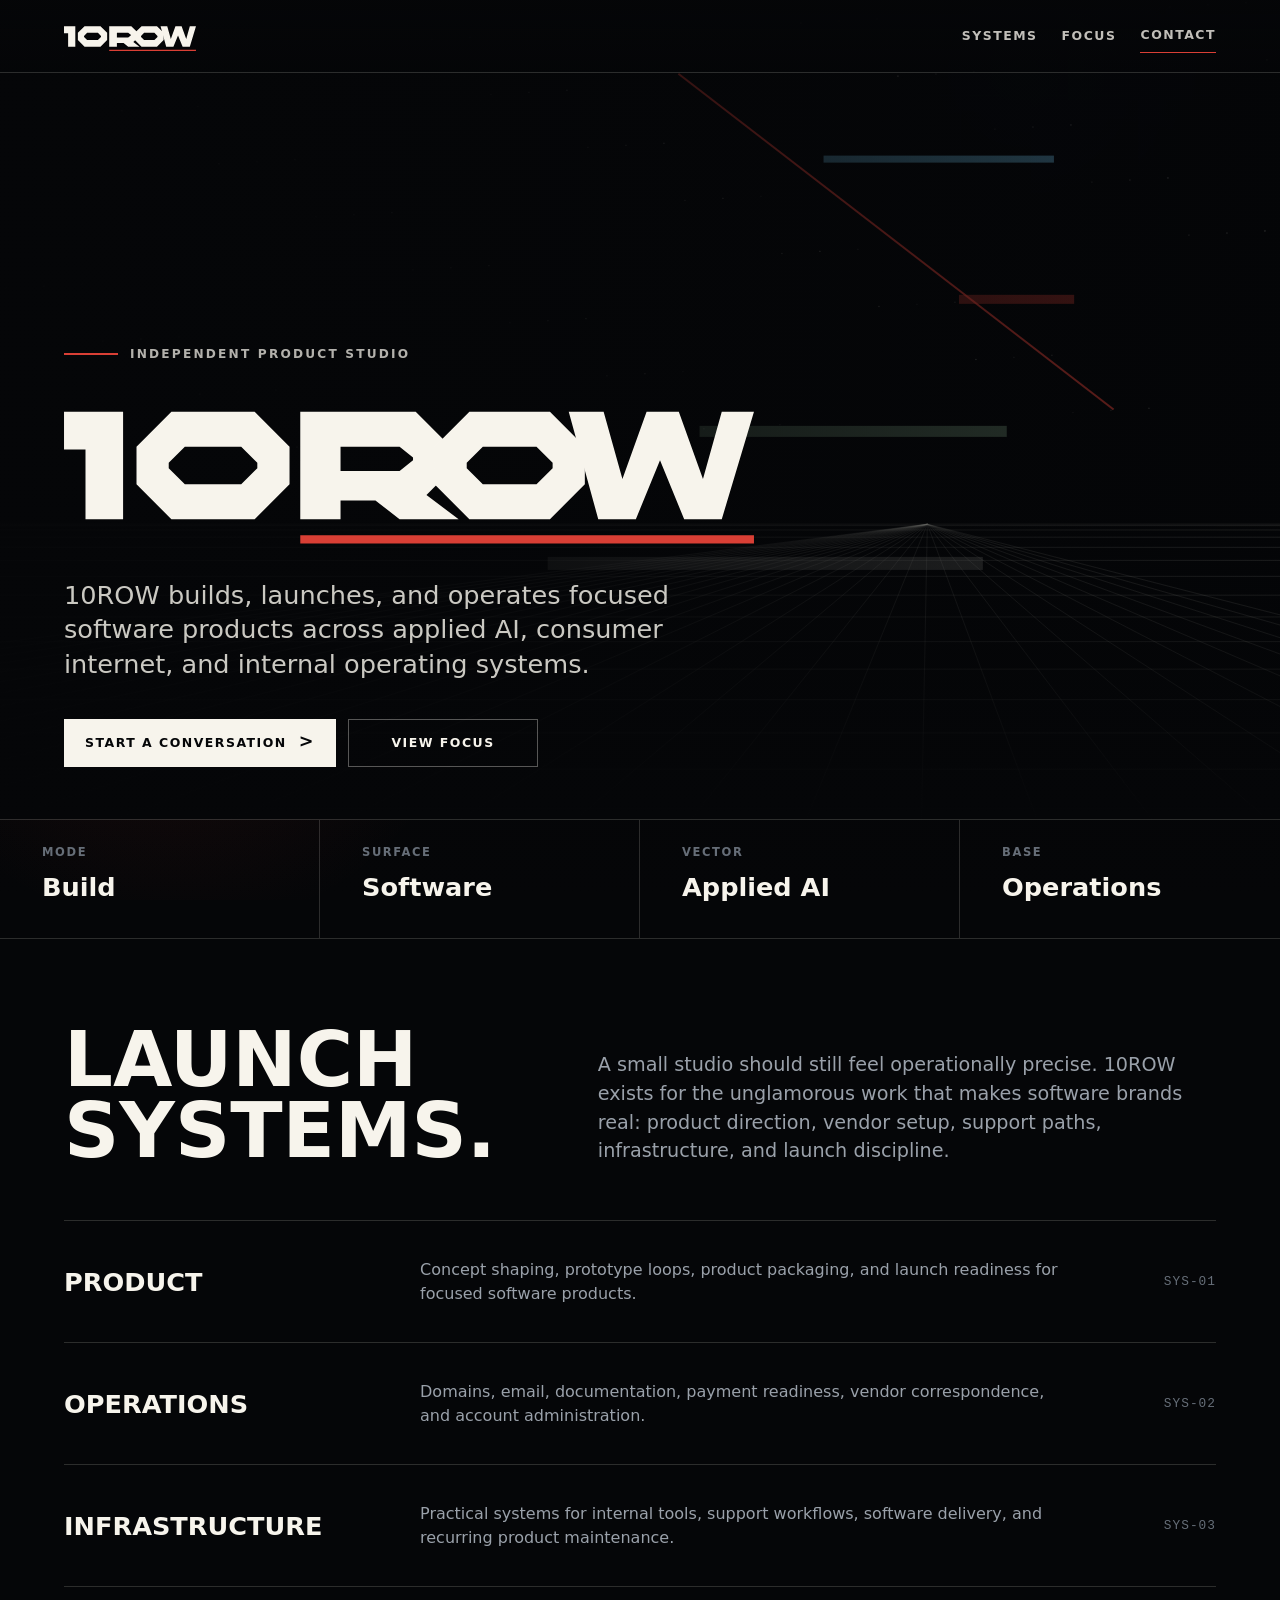
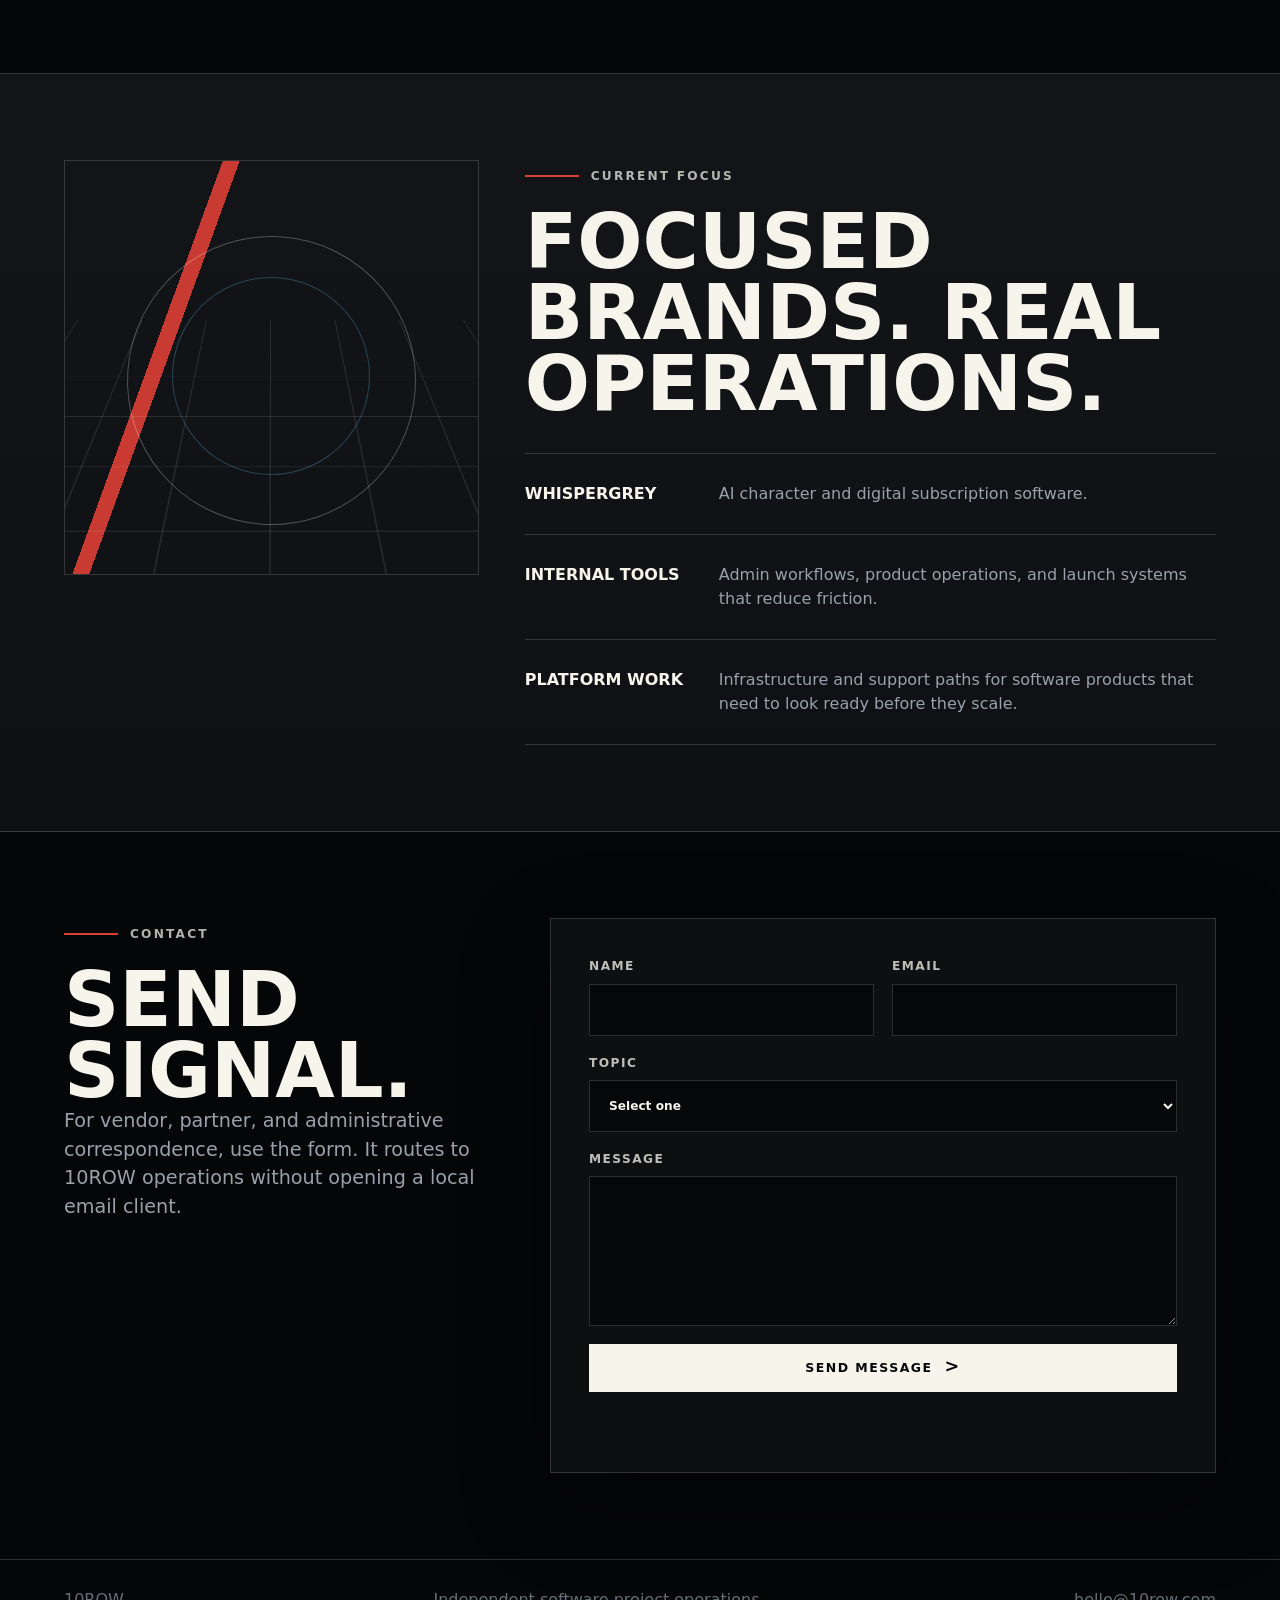
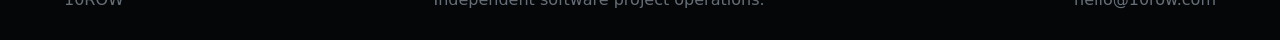
==== index.html @ 3f98693a "Launch 10row landing page" ====
<!doctype html>
<html lang="en">
  <head>
    <meta charset="utf-8">
    <meta name="viewport" content="width=device-width, initial-scale=1">
    <title>10ROW</title>
    <meta name="description" content="10ROW is an independent product studio building and operating focused software businesses.">
    <meta property="og:title" content="10ROW">
    <meta property="og:description" content="An independent product studio for focused software products, applied AI, and operating systems.">
    <meta property="og:type" content="website">
    <meta name="theme-color" content="#050608">
    <link rel="icon" type="image/svg+xml" href="assets/10row-mark.svg">
    <style>
      :root {
        color-scheme: dark;
        --black: #050608;
        --black-2: #090b0f;
        --ink: #f7f4ec;
        --muted: #9aa1aa;
        --dim: #666e78;
        --line: rgba(247, 244, 236, 0.16);
        --line-strong: rgba(247, 244, 236, 0.34);
        --red: #d93f35;
        --cyan: #7ad5ff;
        --green: #9ac59d;
        --gold: #d2b26d;
        --panel: rgba(255, 255, 255, 0.055);
        --shadow: 0 30px 80px rgba(0, 0, 0, 0.48);
      }

      * {
        box-sizing: border-box;
      }

      html {
        background: var(--black);
        color: var(--ink);
        font-family: "Aptos", "Inter", "Segoe UI", system-ui, -apple-system, BlinkMacSystemFont, sans-serif;
        line-height: 1.5;
        scroll-behavior: smooth;
        text-size-adjust: 100%;
      }

      body {
        margin: 0;
        min-width: 320px;
        overflow-x: hidden;
      }

      body::before {
        background:
          linear-gradient(90deg, rgba(255, 255, 255, 0.04) 1px, transparent 1px),
          linear-gradient(0deg, rgba(255, 255, 255, 0.035) 1px, transparent 1px);
        background-size: 96px 96px;
        content: "";
        inset: 0;
        opacity: 0.34;
        pointer-events: none;
        position: fixed;
        z-index: -2;
      }

      body::after {
        background:
          radial-gradient(circle at 80% 8%, rgba(122, 213, 255, 0.12), transparent 28%),
          radial-gradient(circle at 14% 70%, rgba(217, 63, 53, 0.11), transparent 24%),
          linear-gradient(180deg, transparent 0%, rgba(5, 6, 8, 0.8) 58%, var(--black) 100%);
        content: "";
        inset: 0;
        pointer-events: none;
        position: fixed;
        z-index: -1;
      }

      a {
        color: inherit;
      }

      button,
      input,
      textarea,
      select {
        font: inherit;
      }

      button {
        cursor: pointer;
      }

      .site-header {
        align-items: center;
        background: linear-gradient(180deg, rgba(5, 6, 8, 0.92), rgba(5, 6, 8, 0.62));
        border-bottom: 1px solid var(--line);
        display: flex;
        gap: 28px;
        justify-content: space-between;
        left: 0;
        padding: 18px clamp(20px, 5vw, 72px);
        position: fixed;
        right: 0;
        top: 0;
        z-index: 20;
      }

      .wordmark {
        align-items: center;
        display: inline-flex;
        gap: 14px;
        min-height: 36px;
        text-decoration: none;
      }

      .wordmark svg {
        display: block;
        height: auto;
        width: 132px;
      }

      .wordmark .mark-line {
        transform-origin: center;
      }

      .site-nav {
        align-items: center;
        display: flex;
        gap: 24px;
      }

      .site-nav a,
      .nav-button {
        background: transparent;
        border: 0;
        color: rgba(247, 244, 236, 0.78);
        font-size: 0.78rem;
        font-weight: 760;
        letter-spacing: 0.12em;
        line-height: 1;
        padding: 10px 0;
        text-decoration: none;
        text-transform: uppercase;
      }

      .site-nav a:hover,
      .nav-button:hover {
        color: var(--ink);
      }

      .nav-button {
        border-bottom: 1px solid var(--red);
      }

      .hero {
        align-items: end;
        display: flex;
        min-height: 91vh;
        overflow: hidden;
        padding: 124px clamp(20px, 5vw, 72px) 52px;
        position: relative;
      }

      .hero-canvas {
        height: 100%;
        inset: 0;
        opacity: 0.95;
        pointer-events: none;
        position: absolute;
        width: 100%;
      }

      .hero::after {
        background:
          linear-gradient(90deg, rgba(5, 6, 8, 0.94) 0%, rgba(5, 6, 8, 0.76) 42%, rgba(5, 6, 8, 0.18) 100%),
          linear-gradient(180deg, transparent 0%, rgba(5, 6, 8, 0.22) 70%, var(--black) 100%);
        content: "";
        inset: 0;
        pointer-events: none;
        position: absolute;
      }

      .hero-inner {
        max-width: 920px;
        position: relative;
        z-index: 1;
      }

      .kicker {
        align-items: center;
        color: rgba(247, 244, 236, 0.72);
        display: inline-flex;
        font-size: 0.76rem;
        font-weight: 790;
        gap: 12px;
        letter-spacing: 0.18em;
        margin: 0 0 22px;
        text-transform: uppercase;
      }

      .kicker::before {
        background: var(--red);
        content: "";
        display: inline-block;
        height: 2px;
        width: 54px;
      }

      .hero-logo-title {
        margin: 0;
        width: min(100%, 700px);
      }

      .hero-wordmark {
        display: block;
        height: auto;
        width: 100%;
      }

      .hero-copy {
        color: rgba(247, 244, 236, 0.82);
        font-size: clamp(1.1rem, 2vw, 1.65rem);
        line-height: 1.34;
        margin: 32px 0 0;
        max-width: 690px;
      }

      .hero-actions {
        align-items: center;
        display: flex;
        flex-wrap: wrap;
        gap: 12px;
        margin-top: 38px;
      }

      .button {
        align-items: center;
        background: var(--ink);
        border: 1px solid var(--ink);
        color: var(--black);
        display: inline-flex;
        font-size: 0.78rem;
        font-weight: 840;
        gap: 12px;
        justify-content: center;
        letter-spacing: 0.12em;
        min-height: 48px;
        min-width: 190px;
        padding: 0 20px;
        text-decoration: none;
        text-transform: uppercase;
        transition: background 180ms ease, color 180ms ease, border-color 180ms ease, transform 180ms ease;
      }

      .button:hover {
        transform: translateY(-2px);
      }

      .button.secondary {
        background: transparent;
        border-color: var(--line-strong);
        color: var(--ink);
      }

      .button.secondary:hover {
        border-color: var(--ink);
      }

      .button .arrow {
        display: inline-block;
        font-size: 1.1rem;
        line-height: 1;
        transform: translateY(-1px);
      }

      .mission-strip {
        border-bottom: 1px solid var(--line);
        border-top: 1px solid var(--line);
        display: grid;
        grid-template-columns: repeat(4, minmax(0, 1fr));
        position: relative;
        z-index: 2;
      }

      .mission-cell {
        border-right: 1px solid var(--line);
        min-height: 118px;
        padding: 24px clamp(20px, 5vw, 42px);
      }

      .mission-cell:last-child {
        border-right: 0;
      }

      .mission-cell span {
        color: var(--dim);
        display: block;
        font-size: 0.72rem;
        font-weight: 780;
        letter-spacing: 0.14em;
        margin-bottom: 12px;
        text-transform: uppercase;
      }

      .mission-cell strong {
        color: var(--ink);
        display: block;
        font-size: clamp(1.18rem, 2vw, 1.85rem);
        line-height: 1.1;
      }

      .section {
        padding: 86px clamp(20px, 5vw, 72px);
      }

      .section-inner {
        margin: 0 auto;
        max-width: 1240px;
      }

      .section-head {
        align-items: end;
        display: grid;
        gap: 28px;
        grid-template-columns: minmax(0, 0.9fr) minmax(320px, 1.1fr);
        margin-bottom: 54px;
      }

      h2 {
        font-size: clamp(2.6rem, 6vw, 6.7rem);
        font-weight: 890;
        letter-spacing: 0;
        line-height: 0.92;
        margin: 0;
        text-transform: uppercase;
      }

      .lead {
        color: var(--muted);
        font-size: clamp(1rem, 1.5vw, 1.2rem);
        margin: 0;
        max-width: 720px;
      }

      .systems {
        border-top: 1px solid var(--line);
      }

      .system-row {
        align-items: center;
        border-bottom: 1px solid var(--line);
        display: grid;
        gap: 28px;
        grid-template-columns: 0.55fr 1.2fr auto;
        min-height: 122px;
        padding: 28px 0;
      }

      .system-row h3 {
        font-size: clamp(1.2rem, 2vw, 2rem);
        letter-spacing: 0;
        margin: 0;
        text-transform: uppercase;
      }

      .system-row p {
        color: var(--muted);
        margin: 0;
        max-width: 650px;
      }

      .system-code {
        color: var(--dim);
        font-family: "SFMono-Regular", Consolas, monospace;
        font-size: 0.8rem;
        justify-self: end;
        letter-spacing: 0.08em;
      }

      .dark-band {
        background:
          linear-gradient(180deg, rgba(255, 255, 255, 0.04), rgba(255, 255, 255, 0.018)),
          var(--black-2);
        border-bottom: 1px solid var(--line);
        border-top: 1px solid var(--line);
      }

      .focus-layout {
        display: grid;
        gap: 46px;
        grid-template-columns: minmax(280px, 0.75fr) minmax(0, 1.25fr);
      }

      .focus-visual {
        aspect-ratio: 1 / 1;
        border: 1px solid var(--line);
        min-height: 340px;
        overflow: hidden;
        position: relative;
      }

      .focus-visual::before {
        background:
          linear-gradient(90deg, transparent 0 18%, rgba(247, 244, 236, 0.12) 18% 18.35%, transparent 18.35% 100%),
          linear-gradient(0deg, transparent 0 18%, rgba(247, 244, 236, 0.12) 18% 18.35%, transparent 18.35% 100%);
        background-size: 74px 74px;
        content: "";
        inset: -30px;
        position: absolute;
        transform: perspective(680px) rotateX(62deg) translateY(120px);
      }

      .focus-visual::after {
        background: linear-gradient(110deg, transparent 0 28%, rgba(217, 63, 53, 0.92) 28% 31%, transparent 31% 100%);
        content: "";
        inset: 0;
        mix-blend-mode: screen;
        position: absolute;
      }

      .orbit {
        border: 1px solid rgba(247, 244, 236, 0.28);
        border-radius: 999px;
        height: 70%;
        left: 15%;
        position: absolute;
        top: 18%;
        transform: rotate(-18deg);
        width: 70%;
      }

      .orbit:nth-child(2) {
        border-color: rgba(122, 213, 255, 0.26);
        height: 48%;
        left: 26%;
        top: 28%;
        transform: rotate(34deg);
        width: 48%;
      }

      .focus-list {
        border-top: 1px solid var(--line);
      }

      .focus-item {
        border-bottom: 1px solid var(--line);
        display: grid;
        gap: 24px;
        grid-template-columns: 170px minmax(0, 1fr);
        padding: 28px 0;
      }

      .focus-item strong {
        color: var(--ink);
        font-size: 1rem;
        text-transform: uppercase;
      }

      .focus-item span {
        color: var(--muted);
      }

      .contact-layout {
        display: grid;
        gap: 42px;
        grid-template-columns: minmax(280px, 0.8fr) minmax(320px, 1.2fr);
      }

      .contact-panel {
        background: rgba(255, 255, 255, 0.04);
        border: 1px solid var(--line);
        box-shadow: var(--shadow);
        padding: clamp(22px, 4vw, 38px);
      }

      .contact-form {
        display: grid;
        gap: 18px;
      }

      .field-grid {
        display: grid;
        gap: 18px;
        grid-template-columns: repeat(2, minmax(0, 1fr));
      }

      label {
        color: rgba(247, 244, 236, 0.76);
        display: grid;
        font-size: 0.76rem;
        font-weight: 780;
        gap: 8px;
        letter-spacing: 0.12em;
        text-transform: uppercase;
      }

      input,
      textarea,
      select {
        background: rgba(5, 6, 8, 0.76);
        border: 1px solid var(--line);
        border-radius: 0;
        color: var(--ink);
        min-height: 52px;
        outline: none;
        padding: 14px 15px;
        width: 100%;
      }

      textarea {
        min-height: 150px;
        resize: vertical;
      }

      input:focus,
      textarea:focus,
      select:focus {
        border-color: rgba(122, 213, 255, 0.7);
        box-shadow: 0 0 0 3px rgba(122, 213, 255, 0.12);
      }

      .form-status {
        color: var(--muted);
        font-size: 0.92rem;
        min-height: 24px;
      }

      .footer {
        border-top: 1px solid var(--line);
        color: var(--dim);
        display: flex;
        flex-wrap: wrap;
        gap: 12px 28px;
        justify-content: space-between;
        padding: 28px clamp(20px, 5vw, 72px);
      }

      .drawer {
        align-items: stretch;
        background: rgba(5, 6, 8, 0.76);
        display: none;
        inset: 0;
        justify-content: end;
        position: fixed;
        z-index: 80;
      }

      .drawer.open {
        display: flex;
      }

      .drawer-panel {
        background: var(--black);
        border-left: 1px solid var(--line-strong);
        box-shadow: var(--shadow);
        max-width: 620px;
        overflow-y: auto;
        padding: 28px;
        width: min(100%, 620px);
      }

      .drawer-head {
        align-items: center;
        display: flex;
        justify-content: space-between;
        margin-bottom: 34px;
      }

      .icon-button {
        align-items: center;
        background: transparent;
        border: 1px solid var(--line);
        color: var(--ink);
        display: inline-flex;
        height: 44px;
        justify-content: center;
        width: 44px;
      }

      .icon-button:hover {
        border-color: var(--ink);
      }

      .close-icon {
        display: block;
        height: 18px;
        position: relative;
        width: 18px;
      }

      .close-icon::before,
      .close-icon::after {
        background: currentColor;
        content: "";
        height: 2px;
        left: 0;
        position: absolute;
        top: 8px;
        width: 18px;
      }

      .close-icon::before {
        transform: rotate(45deg);
      }

      .close-icon::after {
        transform: rotate(-45deg);
      }

      .reveal {
        opacity: 0;
        transform: translateY(24px);
        transition: opacity 700ms ease, transform 700ms ease;
      }

      .reveal.visible {
        opacity: 1;
        transform: translateY(0);
      }

      @media (max-width: 920px) {
        .site-header {
          padding: 16px 20px;
        }

        .wordmark svg {
          width: 124px;
        }

        .site-nav {
          gap: 16px;
        }

        .site-nav a:first-child {
          display: none;
        }

        .hero {
          min-height: 88vh;
          padding: 108px 20px 46px;
        }

        .hero-logo-title {
          width: min(100%, 520px);
        }

        .mission-strip,
        .section-head,
        .focus-layout,
        .contact-layout,
        .field-grid {
          grid-template-columns: 1fr;
        }

        .mission-cell {
          border-bottom: 1px solid var(--line);
          border-right: 0;
          min-height: 96px;
        }

        .mission-cell:last-child {
          border-bottom: 0;
        }

        .section {
          padding: 64px 20px;
        }

        .system-row {
          align-items: start;
          grid-template-columns: 1fr;
          min-height: 0;
        }

        .system-code {
          justify-self: start;
        }

        .focus-item {
          grid-template-columns: 1fr;
        }
      }

      @media (max-width: 540px) {
        .site-nav a {
          display: none;
        }

        .nav-button {
          font-size: 0.72rem;
        }

        .hero-actions .button {
          width: 100%;
        }

        .drawer-panel {
          padding: 22px 20px;
        }
      }

      @media (prefers-reduced-motion: reduce) {
        html {
          scroll-behavior: auto;
        }

        .reveal,
        .button {
          transition: none;
        }

        .hero-canvas {
          display: none;
        }
      }
    </style>
  </head>
  <body>
    <svg aria-hidden="true" style="height:0;position:absolute;width:0;">
      <symbol id="logo-10row" viewBox="0 0 257 60">
        <path d="M8 50V10h14v40H8ZM0 24V10h22v14H0Z" fill="#f7f4ec"></path>
        <path fill-rule="evenodd" d="M40 10h31l13 13v14L71 50H40L27 37V23L40 10Zm5 13-6 6v2l6 6h21l6-6v-2l-6-6H45Z" fill="#f7f4ec"></path>
        <path fill-rule="evenodd" d="M88 10h43l12 12v11l-8 8 12 9h-22l-9-7h-13v7H88V10Zm15 13v9h22l5-4v-1l-5-4h-22Z" fill="#f7f4ec"></path>
        <path fill-rule="evenodd" d="M151 10h30l13 13v14l-13 13h-30l-13-13V23l13-13Zm5 13-6 6v2l6 6h20l6-6v-2l-6-6h-20Z" fill="#f7f4ec"></path>
        <path d="M188 10h13l7 25 9-25h12l9 25 7-25h12l-12 40h-14l-9-22-9 22h-14l-11-40Z" fill="#f7f4ec"></path>
        <path class="mark-line" d="M88 56h169v3H88z" fill="#d93f35"></path>
      </symbol>
    </svg>

    <header class="site-header" aria-label="Primary navigation">
      <a class="wordmark" href="#top" aria-label="10ROW home">
        <svg viewBox="0 0 257 60" role="img" aria-label="10ROW">
          <use href="#logo-10row"></use>
        </svg>
      </a>
      <nav class="site-nav" aria-label="Site navigation">
        <a href="#systems">Systems</a>
        <a href="#focus">Focus</a>
        <button class="nav-button" type="button" data-open-contact>Contact</button>
      </nav>
    </header>

    <main id="top">
      <section class="hero" aria-label="10ROW overview">
        <canvas class="hero-canvas" id="heroCanvas" aria-hidden="true"></canvas>
        <div class="hero-inner">
          <p class="kicker">Independent product studio</p>
          <h1 class="hero-logo-title" aria-label="10ROW">
            <svg class="hero-wordmark" viewBox="0 0 257 60" role="img" aria-label="10ROW">
              <use href="#logo-10row"></use>
            </svg>
          </h1>
          <p class="hero-copy">10ROW builds, launches, and operates focused software products across applied AI, consumer internet, and internal operating systems.</p>
          <div class="hero-actions">
            <button class="button" type="button" data-open-contact>
              Start a conversation <span class="arrow" aria-hidden="true">></span>
            </button>
            <a class="button secondary" href="#focus">View focus</a>
          </div>
        </div>
      </section>

      <section class="mission-strip" aria-label="Operating summary">
        <div class="mission-cell">
          <span>Mode</span>
          <strong>Build</strong>
        </div>
        <div class="mission-cell">
          <span>Surface</span>
          <strong>Software</strong>
        </div>
        <div class="mission-cell">
          <span>Vector</span>
          <strong>Applied AI</strong>
        </div>
        <div class="mission-cell">
          <span>Base</span>
          <strong>Operations</strong>
        </div>
      </section>

      <section class="section" id="systems">
        <div class="section-inner">
          <div class="section-head reveal">
            <h2>Launch systems.</h2>
            <p class="lead">A small studio should still feel operationally precise. 10ROW exists for the unglamorous work that makes software brands real: product direction, vendor setup, support paths, infrastructure, and launch discipline.</p>
          </div>
          <div class="systems">
            <article class="system-row reveal">
              <h3>Product</h3>
              <p>Concept shaping, prototype loops, product packaging, and launch readiness for focused software products.</p>
              <span class="system-code">SYS-01</span>
            </article>
            <article class="system-row reveal">
              <h3>Operations</h3>
              <p>Domains, email, documentation, payment readiness, vendor correspondence, and account administration.</p>
              <span class="system-code">SYS-02</span>
            </article>
            <article class="system-row reveal">
              <h3>Infrastructure</h3>
              <p>Practical systems for internal tools, support workflows, software delivery, and recurring product maintenance.</p>
              <span class="system-code">SYS-03</span>
            </article>
          </div>
        </div>
      </section>

      <section class="section dark-band" id="focus">
        <div class="section-inner focus-layout">
          <div class="focus-visual reveal" aria-hidden="true">
            <span class="orbit"></span>
            <span class="orbit"></span>
          </div>
          <div>
            <div class="section-head reveal" style="display:block;margin-bottom:34px;">
              <p class="kicker">Current focus</p>
              <h2>Focused brands. Real operations.</h2>
            </div>
            <div class="focus-list">
              <div class="focus-item reveal">
                <strong>WhisperGrey</strong>
                <span>AI character and digital subscription software.</span>
              </div>
              <div class="focus-item reveal">
                <strong>Internal tools</strong>
                <span>Admin workflows, product operations, and launch systems that reduce friction.</span>
              </div>
              <div class="focus-item reveal">
                <strong>Platform work</strong>
                <span>Infrastructure and support paths for software products that need to look ready before they scale.</span>
              </div>
            </div>
          </div>
        </div>
      </section>

      <section class="section" id="contact">
        <div class="section-inner contact-layout">
          <div class="reveal">
            <p class="kicker">Contact</p>
            <h2>Send signal.</h2>
            <p class="lead">For vendor, partner, and administrative correspondence, use the form. It routes to 10ROW operations without opening a local email client.</p>
          </div>
          <div class="contact-panel reveal">
            <form class="contact-form" data-contact-form action="https://formsubmit.co/ajax/hello@10row.com" method="POST">
              <input type="hidden" name="_subject" value="10ROW website inquiry">
              <input type="hidden" name="_template" value="table">
              <input type="hidden" name="_url" value="https://10row.com">
              <input type="text" name="_honey" tabindex="-1" autocomplete="off" style="display:none">
              <div class="field-grid">
                <label>
                  Name
                  <input name="name" autocomplete="name" required>
                </label>
                <label>
                  Email
                  <input name="email" type="email" autocomplete="email" required>
                </label>
              </div>
              <label>
                Topic
                <select name="topic" required>
                  <option value="">Select one</option>
                  <option>Vendor or admin correspondence</option>
                  <option>Product or partnership inquiry</option>
                  <option>Support or operations</option>
                </select>
              </label>
              <label>
                Message
                <textarea name="message" required></textarea>
              </label>
              <button class="button" type="submit">Send message <span class="arrow" aria-hidden="true">></span></button>
              <div class="form-status" role="status" aria-live="polite"></div>
            </form>
          </div>
        </div>
      </section>
    </main>

    <footer class="footer">
      <span>10ROW</span>
      <span>Independent software project operations.</span>
      <span>hello@10row.com</span>
    </footer>

    <div class="drawer" data-contact-drawer aria-hidden="true">
      <div class="drawer-panel" role="dialog" aria-modal="true" aria-labelledby="drawerTitle">
        <div class="drawer-head">
          <div>
            <p class="kicker" style="margin:0 0 8px;">Contact</p>
            <h2 id="drawerTitle" style="font-size:clamp(2.6rem,7vw,4.8rem);">Open line.</h2>
          </div>
          <button class="icon-button" type="button" data-close-contact aria-label="Close contact form">
            <span class="close-icon" aria-hidden="true"></span>
          </button>
        </div>
        <form class="contact-form" data-contact-form action="https://formsubmit.co/ajax/hello@10row.com" method="POST">
          <input type="hidden" name="_subject" value="10ROW website inquiry">
          <input type="hidden" name="_template" value="table">
          <input type="hidden" name="_url" value="https://10row.com">
          <input type="text" name="_honey" tabindex="-1" autocomplete="off" style="display:none">
          <div class="field-grid">
            <label>
              Name
              <input name="name" autocomplete="name" required>
            </label>
            <label>
              Email
              <input name="email" type="email" autocomplete="email" required>
            </label>
          </div>
          <label>
            Topic
            <select name="topic" required>
              <option value="">Select one</option>
              <option>Vendor or admin correspondence</option>
              <option>Product or partnership inquiry</option>
              <option>Support or operations</option>
            </select>
          </label>
          <label>
            Message
            <textarea name="message" required></textarea>
          </label>
          <button class="button" type="submit">Send message <span class="arrow" aria-hidden="true">></span></button>
          <div class="form-status" role="status" aria-live="polite"></div>
        </form>
      </div>
    </div>

    <script>
      (() => {
        const canvas = document.getElementById("heroCanvas");
        const ctx = canvas.getContext("2d");
        const reducedMotion = window.matchMedia("(prefers-reduced-motion: reduce)").matches;
        let width = 0;
        let height = 0;
        let dpr = 1;
        let frame = 0;

        const resize = () => {
          dpr = Math.min(window.devicePixelRatio || 1, 2);
          width = canvas.clientWidth;
          height = canvas.clientHeight;
          canvas.width = Math.floor(width * dpr);
          canvas.height = Math.floor(height * dpr);
          ctx.setTransform(dpr, 0, 0, dpr, 0, 0);
        };

        const drawField = () => {
          frame += 1;
          ctx.clearRect(0, 0, width, height);
          ctx.fillStyle = "#050608";
          ctx.fillRect(0, 0, width, height);

          const horizon = height * 0.64;
          ctx.strokeStyle = "rgba(247,244,236,0.15)";
          ctx.lineWidth = 1;
          for (let i = 0; i < 22; i += 1) {
            const y = horizon + i * i * 1.45;
            ctx.beginPath();
            ctx.moveTo(0, y);
            ctx.lineTo(width, y);
            ctx.stroke();
          }

          const vanishingX = width * 0.72 + Math.sin(frame * 0.006) * 26;
          for (let i = -12; i <= 18; i += 1) {
            const x = i * width * 0.09;
            ctx.beginPath();
            ctx.moveTo(vanishingX, horizon);
            ctx.lineTo(x, height);
            ctx.stroke();
          }

          const blocks = [
            [0.64, 0.19, 0.18, "#7ad5ff"],
            [0.74, 0.36, 0.09, "#d93f35"],
            [0.54, 0.52, 0.24, "#9ac59d"],
            [0.43, 0.68, 0.34, "#f7f4ec"]
          ];
          blocks.forEach(([x, y, w, color], index) => {
            const drift = Math.sin(frame * 0.01 + index) * 12;
            ctx.fillStyle = color === "#f7f4ec" ? "rgba(247,244,236,0.22)" : `${color}66`;
            ctx.fillRect(width * x + drift, height * y, width * w, 7 + index * 2);
          });

          ctx.strokeStyle = "rgba(217,63,53,0.72)";
          ctx.lineWidth = 2;
          ctx.beginPath();
          ctx.moveTo(width * 0.53, height * 0.09);
          ctx.lineTo(width * 0.87, height * 0.5);
          ctx.stroke();

          ctx.fillStyle = "rgba(247,244,236,0.58)";
          for (let i = 0; i < 80; i += 1) {
            const x = (i * 97 + frame * 0.09) % width;
            const y = (i * 53) % Math.max(1, height * 0.56);
            const alpha = 0.16 + ((i % 7) / 18);
            ctx.globalAlpha = alpha;
            ctx.fillRect(x, y, 1.2, 1.2);
          }
          ctx.globalAlpha = 1;
        };

        const tick = () => {
          if (!reducedMotion) {
            drawField();
            requestAnimationFrame(tick);
          } else {
            drawField();
          }
        };

        window.addEventListener("resize", resize);
        resize();
        tick();

        const observer = new IntersectionObserver((entries) => {
          entries.forEach((entry) => {
            if (entry.isIntersecting) {
              entry.target.classList.add("visible");
              observer.unobserve(entry.target);
            }
          });
        }, { threshold: 0.18 });
        document.querySelectorAll(".reveal").forEach((node) => observer.observe(node));

        const drawer = document.querySelector("[data-contact-drawer]");
        const openers = document.querySelectorAll("[data-open-contact]");
        const closer = document.querySelector("[data-close-contact]");
        const firstDrawerInput = drawer.querySelector("input[name='name']");

        const openDrawer = () => {
          drawer.classList.add("open");
          drawer.setAttribute("aria-hidden", "false");
          document.body.style.overflow = "hidden";
          setTimeout(() => firstDrawerInput.focus(), 50);
        };

        const closeDrawer = () => {
          drawer.classList.remove("open");
          drawer.setAttribute("aria-hidden", "true");
          document.body.style.overflow = "";
        };

        openers.forEach((button) => button.addEventListener("click", openDrawer));
        closer.addEventListener("click", closeDrawer);
        drawer.addEventListener("click", (event) => {
          if (event.target === drawer) closeDrawer();
        });
        window.addEventListener("keydown", (event) => {
          if (event.key === "Escape" && drawer.classList.contains("open")) closeDrawer();
        });

        document.querySelectorAll("[data-contact-form]").forEach((form) => {
          const status = form.querySelector(".form-status");
          form.addEventListener("submit", async (event) => {
            event.preventDefault();
            status.textContent = "Sending...";
            const button = form.querySelector("button[type='submit']");
            button.disabled = true;
            try {
              const response = await fetch(form.action, {
                method: "POST",
                body: new FormData(form),
                headers: { "Accept": "application/json" }
              });
              if (!response.ok) throw new Error("Send failed");
              form.reset();
              status.textContent = "Message sent. 10ROW operations will reply from hello@10row.com.";
            } catch (error) {
              status.textContent = "The form is ready, but the live endpoint needs activation after deploy.";
            } finally {
              button.disabled = false;
            }
          });
        });
      })();
    </script>
  </body>
</html>
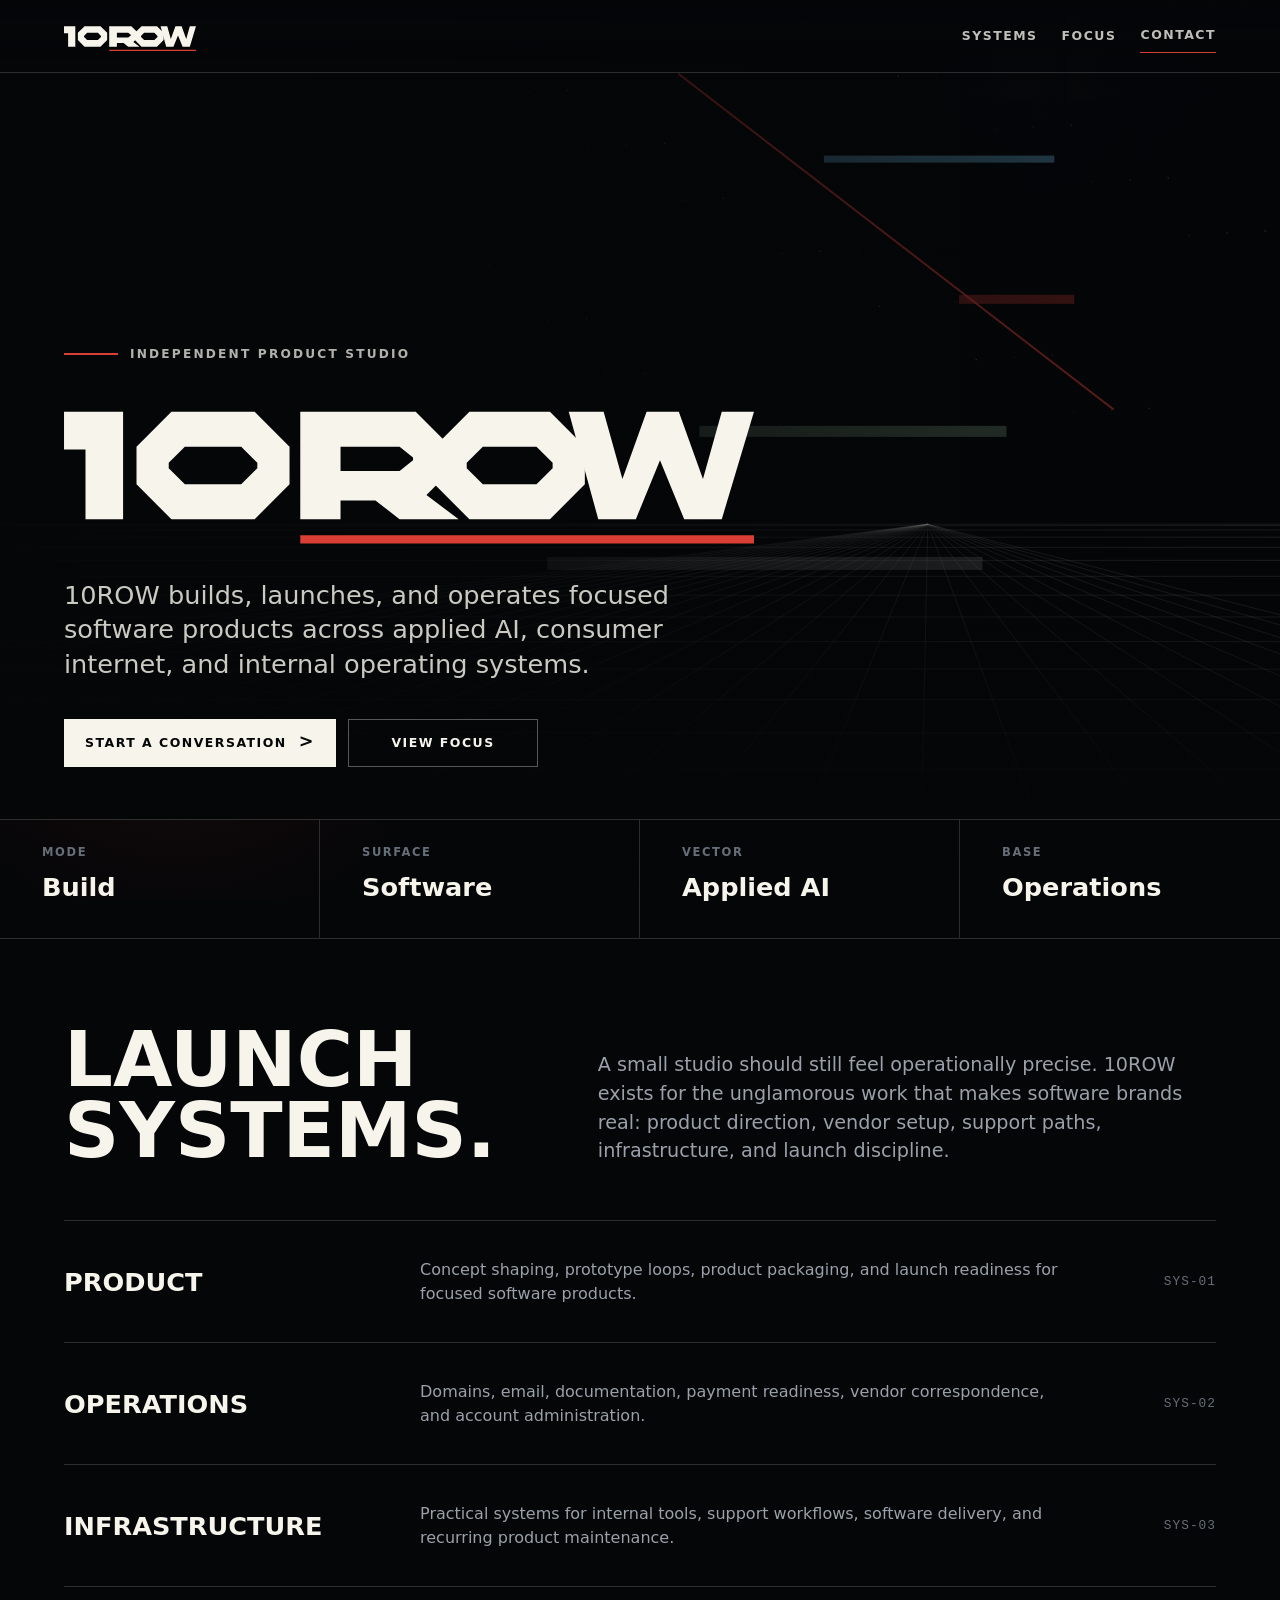
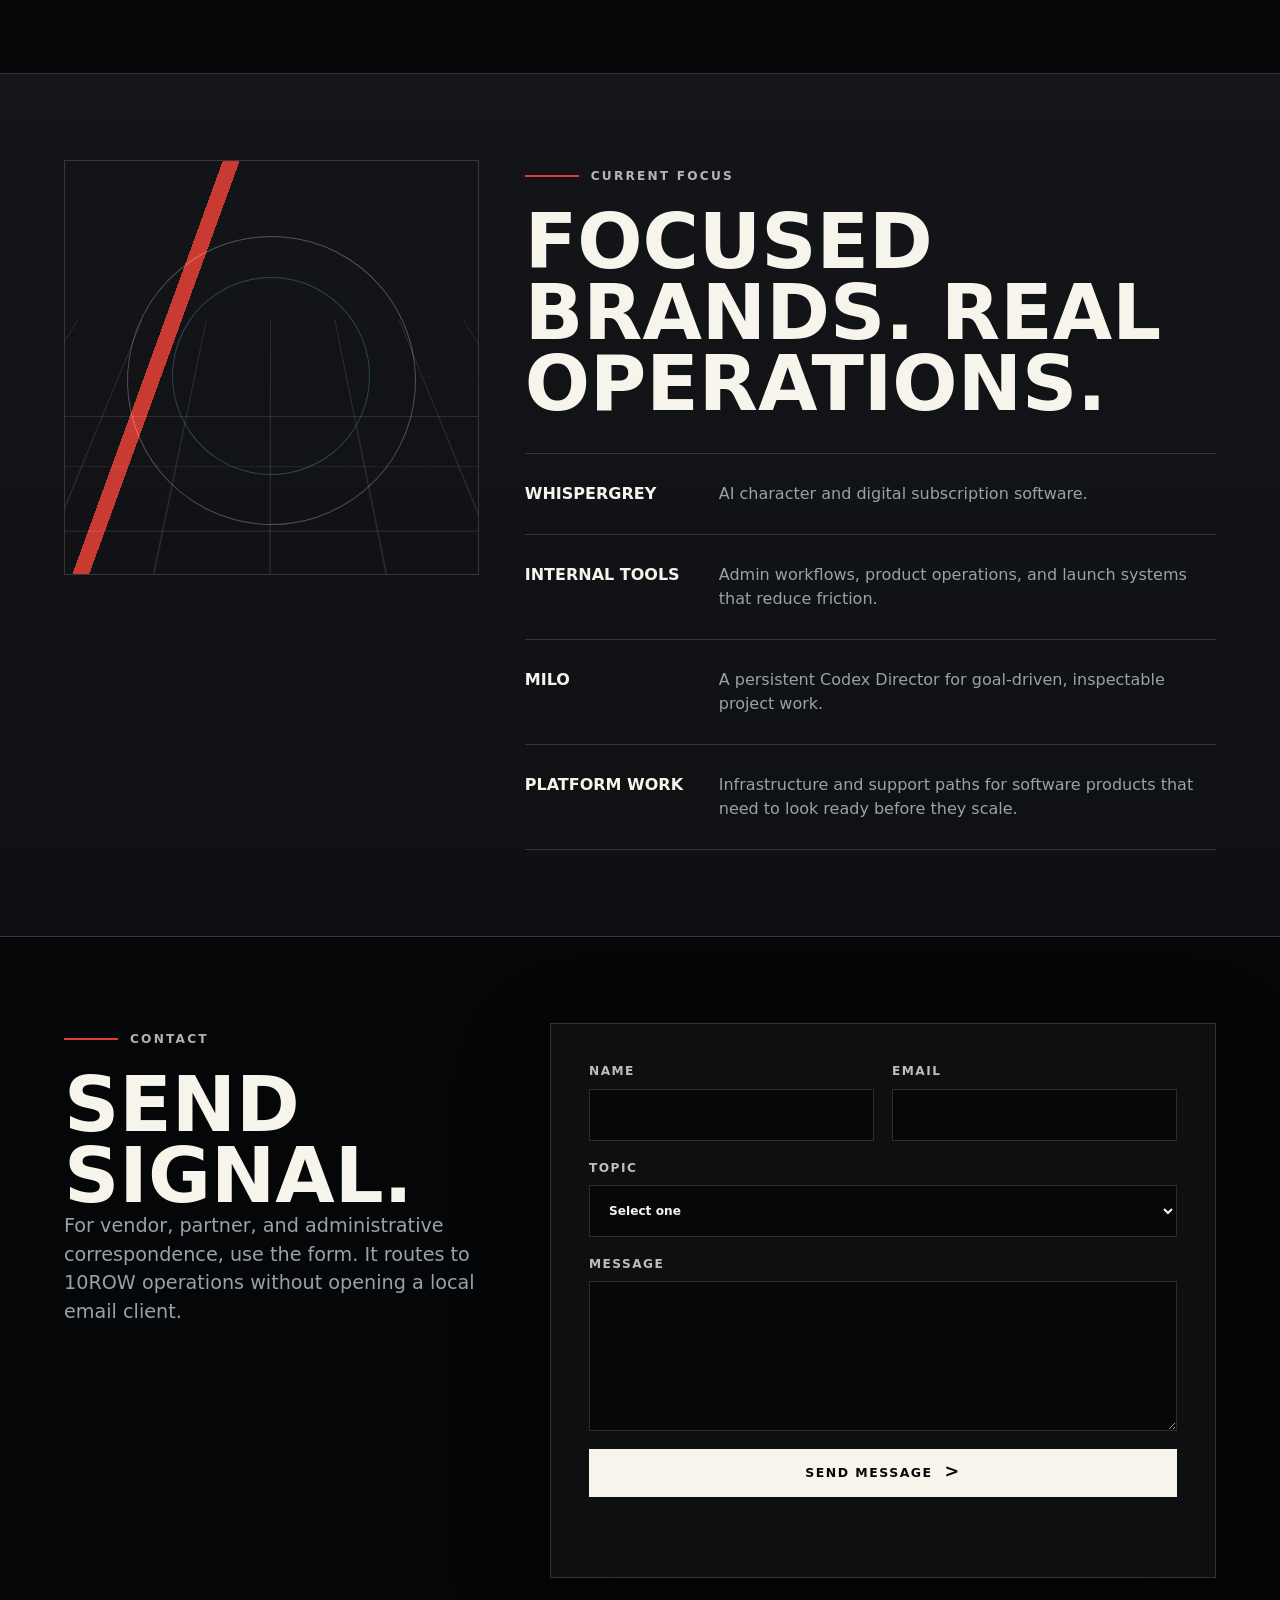
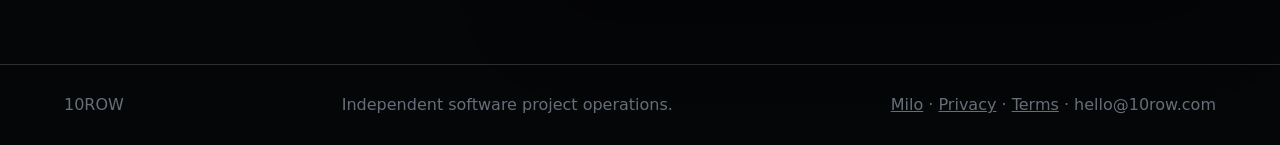
==== commit 85d19db3: "Add Milo OAuth disclosure pages" ====
--- a/index.html
+++ b/index.html
@@ -822,6 +822,10 @@
                 <strong>Internal tools</strong>
                 <span>Admin workflows, product operations, and launch systems that reduce friction.</span>
               </div>
+              <a class="focus-item reveal" href="milo.html" style="color:inherit;text-decoration:none;">
+                <strong>Milo</strong>
+                <span>A persistent Codex Director for goal-driven, inspectable project work.</span>
+              </a>
               <div class="focus-item reveal">
                 <strong>Platform work</strong>
                 <span>Infrastructure and support paths for software products that need to look ready before they scale.</span>
@@ -878,7 +882,7 @@
     <footer class="footer">
       <span>10ROW</span>
       <span>Independent software project operations.</span>
-      <span>hello@10row.com</span>
+      <span><a href="milo.html">Milo</a> · <a href="milo-privacy.html">Privacy</a> · <a href="milo-terms.html">Terms</a> · hello@10row.com</span>
     </footer>
 
     <div class="drawer" data-contact-drawer aria-hidden="true">
